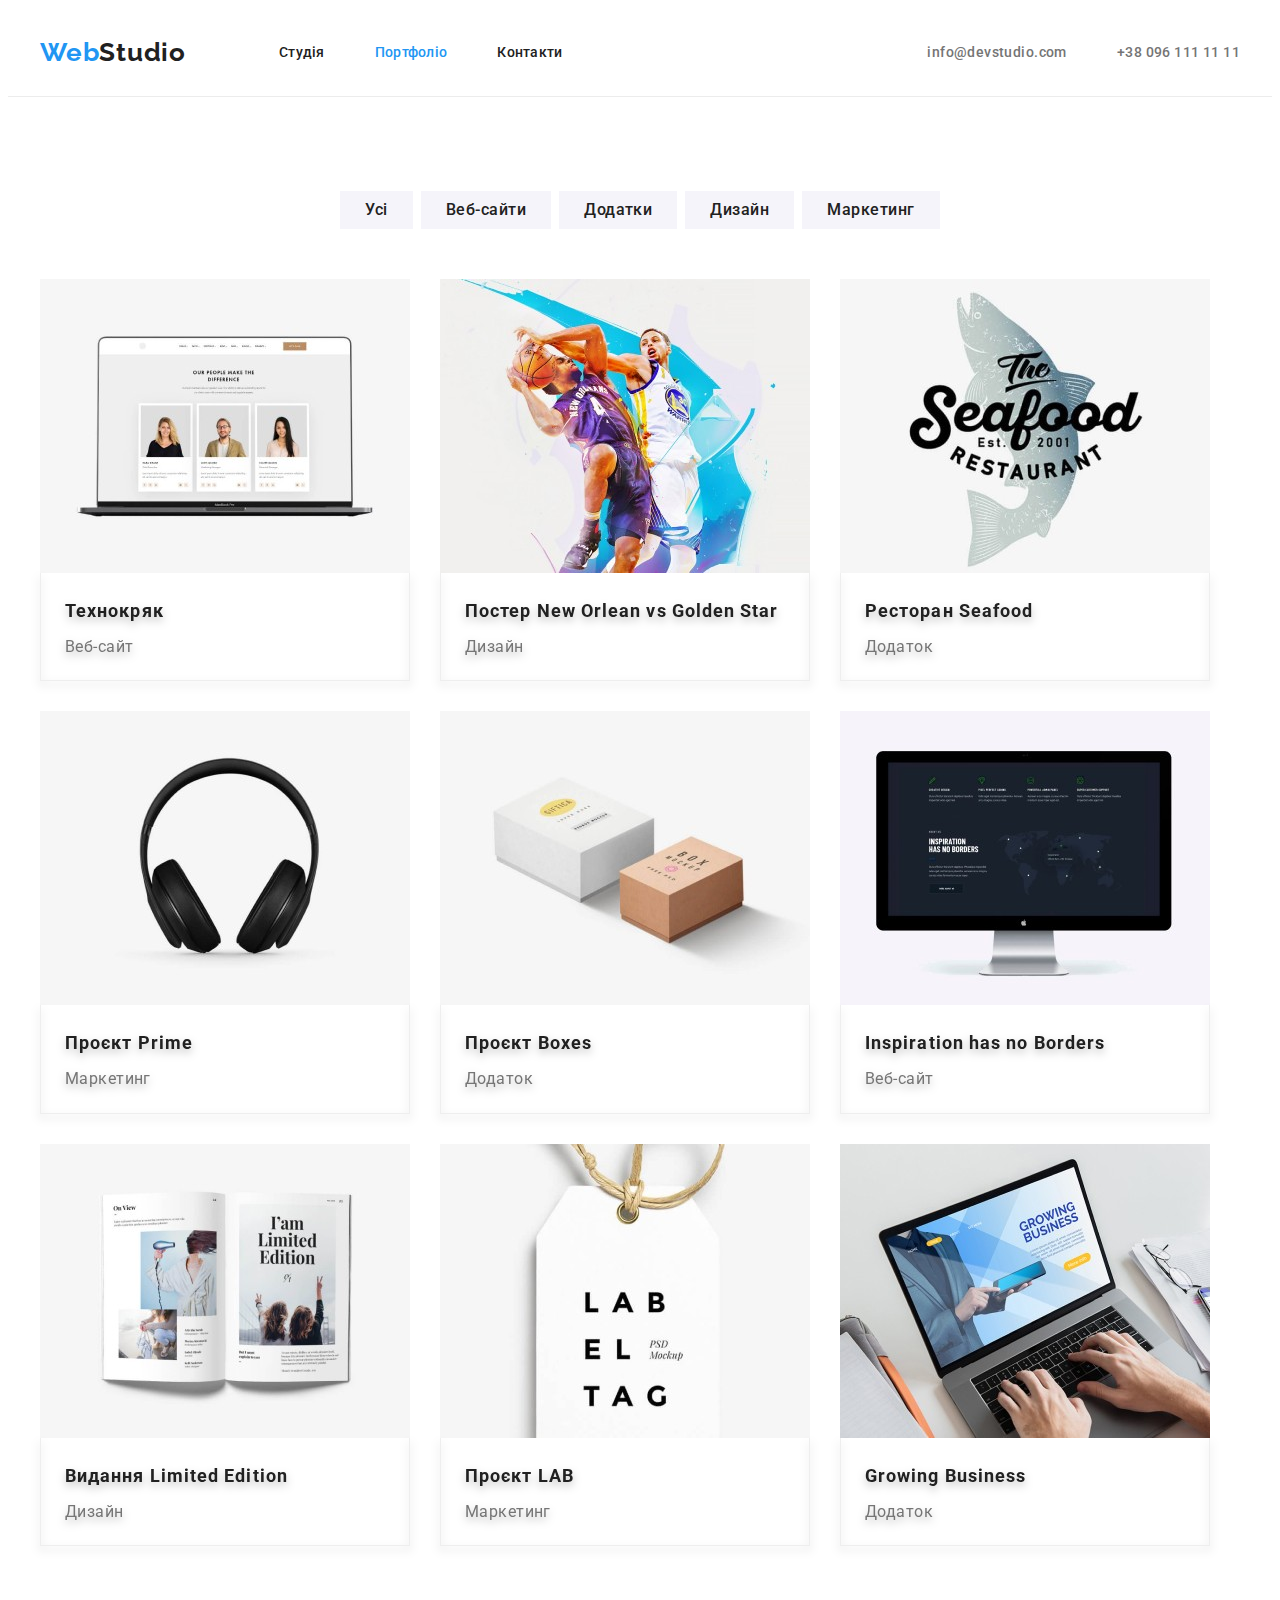
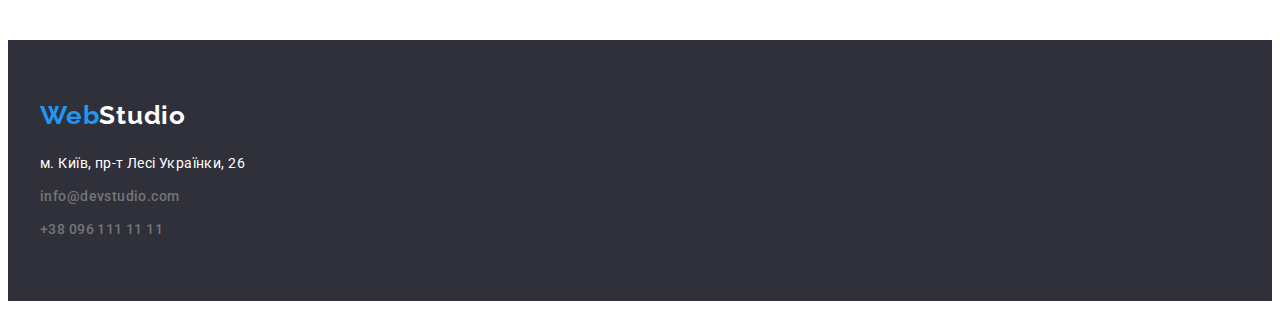
==== portfolio.html @ 9904280d "Initial commit" ====
<!DOCTYPE html>
<html lang="uk">
  <head>
    <meta charset="UTF-8" />
    <meta http-equiv="X-UA-Compatible" content="IE=edge" />
    <meta name="viewport" content="width=device-width, initial-scale=1.0" />
    <!-- Fonts -->
    <link rel="preconnect" href="https://fonts.googleapis.com" />
    <link rel="preconnect" href="https://fonts.gstatic.com" crossorigin />
    <link
      href="https://fonts.googleapis.com/css2?family=Raleway:wght@700&family=Roboto:wght@400;500;700;900&display=swap"
      rel="stylesheet"
    />
    <!-- Modern Normalize -->
    <link
      rel="stylesheet"
      href="https://cdnjs.cloudflare.com/ajax/libs/modern-normalize/1.1.0/modern-normalize.min.css"
      integrity="sha512-wpPYUAdjBVSE4KJnH1VR1HeZfpl1ub8YT/NKx4PuQ5NmX2tKuGu6U/JRp5y+Y8XG2tV+wKQpNHVUX03MfMFn9Q=="
      crossorigin="anonymous"
      referrerpolicy="no-referrer"
    />
    <!-- Custom styles -->
    <link rel="stylesheet" href="./styles/styles.css" />
    <title>WebStudio</title>
  </head>
  <body class="page">
    <!--header starts here-->
    <header class="header">
      <div class="container header-container">
        <nav class="main-nav">
          <a class="logo link header-link" href="./index.html"
            ><span class="logo-accent">Web</span>Studio</a
          >
          <ul class="list header-list">
            <li class="logo-list-item">
              <a class="nav-link link header-nav-link" href="./index.html"
                >Студія</a
              >
            </li>
            <li class="logo-list-item">
              <a
                class="nav-link link header-nav-link current"
                href="./portfolio.html"
                >Портфоліо</a
              >
            </li>
            <li class="logo-list-item">
              <a class="nav-link link header-nav-link" href="#">Контакти</a>
            </li>
          </ul>
        </nav>
        <ul class="list header-group">
          <li class="menu-link">
            <a
              class="nav-link link contact-link header-contact-link"
              href="mailto:info@devstudio.com"
              >info@devstudio.com</a
            >
          </li>
          <li class="menu-link">
            <a
              class="nav-link link contact-link header-contact-link"
              href="tel:+380961111111"
              >+38 096 111 11 11</a
            >
          </li>
        </ul>
      </div>
    </header>
    <!--main info starts here-->
    <main>
      <section class="section">
        <div class="container">
          <h1 class="hidden-elements">Приклади робіт</h1>
          <ul class="list btn-list">
            <li>
              <button class="portolio-nav-btn" type="button">Усі</button>
            </li>
            <li>
              <button class="portolio-nav-btn" type="button">Веб-сайти</button>
            </li>
            <li>
              <button class="portolio-nav-btn" type="button">Додатки</button>
            </li>
            <li>
              <button class="portolio-nav-btn" type="button">Дизайн</button>
            </li>
            <li>
              <button class="portolio-nav-btn" type="button">Маркетинг</button>
            </li>
          </ul>
          <ul class="list cards-list">
            <li class="portfolio-card">
              <a class="link" href=""
                ><img
                  src="./images/portfolio/techno-website.jpg"
                  alt="Фото Веб-сторінки"
                  width="370"
                />
                <div class="portfolio-card-container">
                  <h2 class="portfolio-title">Технокряк</h2>
                  <p class="portfolio-card-txt">Веб-сайт</p>
                </div>
              </a>
            </li>
            <li class="portfolio-card">
              <a class="link" href=""
                ><img
                  src="./images/portfolio/nba-poster-design.jpg"
                  alt="Фото баскетболістів"
                  width="370"
                />
                <div class="portfolio-card-container">
                  <h2 class="portfolio-title">
                    Постер New Orlean vs Golden Star
                  </h2>
                  <p class="portfolio-card-txt">Дизайн</p>
                </div>
              </a>
            </li>
            <li class="portfolio-card">
              <a class="link" href=""
                ><img
                  src="./images/portfolio/seafood-restaurant-design.jpg"
                  alt="Фото логотипу ресторану"
                  width="370"
                />
                <div class="portfolio-card-container">
                  <h2 class="portfolio-title">Ресторан Seafood</h2>
                  <p class="portfolio-card-txt">Додаток</p>
                </div>
              </a>
            </li>
            <li class="portfolio-card">
              <a class="link" href=""
                ><img
                  src="./images/portfolio/prime-project.jpg"
                  alt="Фото навушників"
                  width="370"
                />
                <div class="portfolio-card-container">
                  <h2 class="portfolio-title">Проєкт Prime</h2>
                  <p class="portfolio-card-txt">Маркетинг</p>
                </div>
              </a>
            </li>
            <li class="portfolio-card">
              <a class="link" href=""
                ><img
                  src="./images/portfolio/boxes-project.jpg"
                  alt="Фото логотипу, виглядає як коробки"
                  width="370"
                />
                <div class="portfolio-card-container">
                  <h2 class="portfolio-title">Проєкт Boxes</h2>
                  <p class="portfolio-card-txt">Додаток</p>
                </div>
              </a>
            </li>
            <li class="portfolio-card">
              <a class="link" href=""
                ><img
                  src="./images/portfolio/inspiration-website.jpg"
                  alt="Фото Веб-сторінки"
                  width="370"
                />
                <div class="portfolio-card-container">
                  <h2 class="portfolio-title">Inspiration has no Borders</h2>
                  <p class="portfolio-card-txt">Веб-сайт</p>
                </div>
              </a>
            </li>
            <li class="portfolio-card">
              <a class="link" href=""
                ><img
                  src="./images/portfolio/limited-design.jpg"
                  alt="Фото видання Limited Edition"
                  width="370"
                />
                <div class="portfolio-card-container">
                  <h2 class="portfolio-title">Видання Limited Edition</h2>
                  <p class="portfolio-card-txt">Дизайн</p>
                </div>
              </a>
            </li>
            <li class="portfolio-card">
              <a class="link" href=""
                ><img
                  src="./images/portfolio/lab-project.jpg"
                  alt="Фото логотипу проекту LAB"
                  width="370"
                />
                <div class="portfolio-card-container">
                  <h2 class="portfolio-title">Проєкт LAB</h2>
                  <p class="portfolio-card-txt">Маркетинг</p>
                </div>
              </a>
            </li>
            <li class="portfolio-card">
              <a class="link" href=""
                ><img
                  src="./images/portfolio/growingbusiness-app.jpg"
                  alt="Фото інтерфейсу додатку"
                  width="370"
                />
                <div class="portfolio-card-container">
                  <h2 class="portfolio-title">Growing Business</h2>
                  <p class="portfolio-card-txt">Додаток</p>
                </div>
              </a>
            </li>
          </ul>
        </div>
      </section>
    </main>
    <!--footer starts here-->
    <footer class="footer">
      <div class="container footer-container">
        <a class="logo logo-footer link" href="./index.html"
          ><span class="logo-accent">Web</span>Studio</a
        >
        <address class="address">
          <ul class="list footer-list">
            <li class="list-item address-map address-item">
              <a
                class="nav-link link"
                href="https://goo.gl/maps/6CXjgPpzPFPxWvc36"
                target="_blank"
                rel="noopener noreferrer"
                >м. Київ, пр-т Лесі Українки, 26</a
              >
            </li>
            <li class="list-item address-item">
              <a
                class="nav-link link contact-link"
                href="mailto:info@devstudio.com"
                >info@devstudio.com</a
              >
            </li>
            <li class="list-item address-item">
              <a class="nav-link link contact-link" href="tel:+380961111111"
                >+38 096 111 11 11</a
              >
            </li>
          </ul>
        </address>
      </div>
    </footer>
  </body>
</html>
---- styles/styles.css ----
:root {
  /* Fonts */
  --main-font: "Roboto", sans-serif;
  --secondary-font: "Raleway", sans-serif;

  /* Text colors */
  --main-txt-cl: #757575;
  --main-title-cl: #212121;
  --light-txt-cl: #ffffff99;
  --accent-txt-cl: #2196f3;
  --hero-txt-cl: #ffffff;

  /* Background colors */
  --accent-bg-cl: #2196f3;
  --main-bg-cl: #2f303a;
  --light-bg-cl: #f5f4fa;
  --card-bg-cl: #ffffff;

  /* Other */
}
/* Reset and General styles */
h1,
h2,
h3,
h4,
h5,
h6,
p {
  margin: 0;
}
img {
  display: block;
  max-width: 100%;
  height: auto;
}
.page {
  font-family: var(--main-font);
  color: var(--main-txt-cl);
  font-size: 14px;
  line-height: calc(24 / 14);
  letter-spacing: 0.03em;
}
.link {
  text-decoration: none;
  color: currentColor;
}
.list {
  list-style: none;
  margin: 0;
  padding: 0;
}
.section {
  padding-top: 94px;
  padding-bottom: 94px;
}
.container {
  width: 1200px;
  padding-left: 15px;
  padding-right: 15px;
  margin: 0 auto;
}
.hidden-elements {
  position: absolute;
  width: 1px;
  height: 1px;
  margin: -1px;
  border: 0;
  padding: 0;

  white-space: nowrap;
  clip-path: inset(100%);
  clip: rect(0 0 0 0);
  overflow: hidden;
}
/* Header */
.header {
  border-bottom: 1px solid #ececec;
}
.header-container {
  display: flex;
  align-items: center;
}
.main-nav {
  font-weight: 500;
  font-size: 14px;
  line-height: calc(16 / 14);
  letter-spacing: 0.02em;
  color: var(--main-title-cl);

  display: flex;
  align-items: center;
  margin-right: auto;
}
.header-link {
  margin-right: 93px;
}
.header-list {
  display: flex;
  align-items: center;
  gap: 50px;
}
.header-nav-link,
.header-contact-link {
  padding-top: 32px;
  padding-bottom: 32px;
  display: block;
}
.header-group {
  display: flex;
  align-items: center;
}
.menu-link:not(:last-child) {
  margin-right: 50px;
}
.contact-link {
  font-weight: 500;
}
.nav-link:hover,
.nav-link:focus {
  color: var(--accent-txt-cl);
}
.current {
  color: var(--accent-txt-cl);
}
.logo {
  font-family: "Raleway";
  font-weight: 700;
  font-size: 26px;
  line-height: calc(31 / 26);
  letter-spacing: 0.03em;
  color: var(--main-title-cl);
}
.logo-accent {
  color: var(--accent-txt-cl);
}
/* Main; Hero */
.hero {
  background-color: var(--main-bg-cl);
  color: var(--hero-txt-cl);
  padding-top: 200px;
  padding-bottom: 200px;
}
.hero-title {
  font-weight: 900;
  font-size: 44px;
  line-height: calc(60 / 44);
  text-align: center;
  letter-spacing: 0.06em;
  text-transform: uppercase;
  margin-bottom: 30px;
}
.hero-btn {
  font-family: inherit;
  font-weight: 700;
  font-size: 16px;
  line-height: calc(30 / 16);
  letter-spacing: 0.06em;
  cursor: pointer;
  background-color: var(--accent-txt-cl);
  color: currentColor;

  display: flex;
  margin: 0 auto;
  box-shadow: 0px 4px 4px rgba(0, 0, 0, 0.15);
  border: none;
  border-radius: 4px;
  padding: 10px 32px;
}
.hero-btn:hover,
.hero-btn:focus {
  background-color: #188ce8;
}
/* Benefits */
.benefits-list {
  display: flex;
  gap: 30px;
}
.benefits-title {
  font-weight: 700;
  font-size: 14px;
  line-height: calc(16 / 14);
  letter-spacing: 0.03em;
  text-transform: uppercase;
  color: var(--main-title-cl);
  margin-bottom: 10px;
}

/* Work */
.work {
  padding-top: 0;
}
.work-list {
  display: flex;
  justify-content: space-between;
}
.section-title {
  font-weight: 700;
  font-size: 36px;
  line-height: calc(42 / 36);
  text-align: center;
  letter-spacing: 0.03em;
  color: var(--main-title-cl);
  margin-bottom: 50px;
}

/* Out team */
.txt-card-container {
  padding-top: 30px;
  padding-bottom: 30px;
}
.team-list {
  display: flex;
  gap: 30px;
}
.team {
  background-color: var(--light-bg-cl);
}
.team-title {
  font-weight: 500;
  font-size: 16px;
  line-height: calc(19 / 16);
  text-align: center;
  letter-spacing: 0.03em;
  color: var(--main-title-cl);

  margin-bottom: 10px;
}
.team-text {
  font-size: 16px;
  line-height: calc(19 / 16);
  text-align: center;
  letter-spacing: 0.03em;
  color: var(--main-txt-cl);
}
.team-card {
  box-shadow: 0px 1px 3px rgba(0, 0, 0, 0.12), 0px 1px 1px rgba(0, 0, 0, 0.14),
    0px 2px 1px rgba(0, 0, 0, 0.2);
  border-radius: 0px 0px 4px 4px;
  background-color: var(--card-bg-cl);
}
/* Footer */
.footer {
  background-color: var(--main-bg-cl);
  padding-top: 60px;
  padding-bottom: 60px;
}
.logo-footer {
  color: var(--hero-txt-cl);
}
.address {
  font-style: normal;
  margin-top: 20px;
}
.address-item:not(:last-child) {
  margin-bottom: 9px;
}
.address-map {
  color: var(--hero-txt-cl);
}

/* Portfolio page */
.btn-list {
  display: flex;
  justify-content: center;
  gap: 8px;
  margin-bottom: 50px;
}
.cards-list {
  display: flex;
  flex-wrap: wrap;
  gap: 30px;
}
.portfolio-card-container {
  padding: 20px 24px;
  border-right: 1px solid #eeeeee;
  border-bottom: 1px solid #eeeeee;
  border-left: 1px solid #eeeeee;

  filter: drop-shadow(0px 4px 4px rgba(0, 0, 0, 0.25));
}
.portfolio-title {
  font-weight: 700;
  font-size: 18px;
  line-height: calc(36 / 18);
  letter-spacing: 0.06em;
  color: var(--main-title-cl);
  margin-bottom: 4px;
}
.portfolio-card-txt {
  font-size: 16px;
}
.portolio-nav-btn {
  font-family: inherit;
  font-weight: 500;
  font-size: 16px;
  line-height: calc(26 / 16);
  text-align: center;
  letter-spacing: 0.03em;
  border: none;
  padding: 6px 25px;

  background-color: var(--light-bg-cl);
  color: var(--main-title-cl);
  cursor: pointer;
}
.portolio-nav-btn:hover,
.portolio-nav-btn:focus {
  color: var(--hero-txt-cl);
  background-color: var(--accent-bg-cl);
  box-shadow: 0px 3px 1px rgba(0, 0, 0, 0.1), 0px 1px 2px rgba(0, 0, 0, 0.08),
    0px 2px 2px rgba(0, 0, 0, 0.12);
  border-radius: 4px;
}
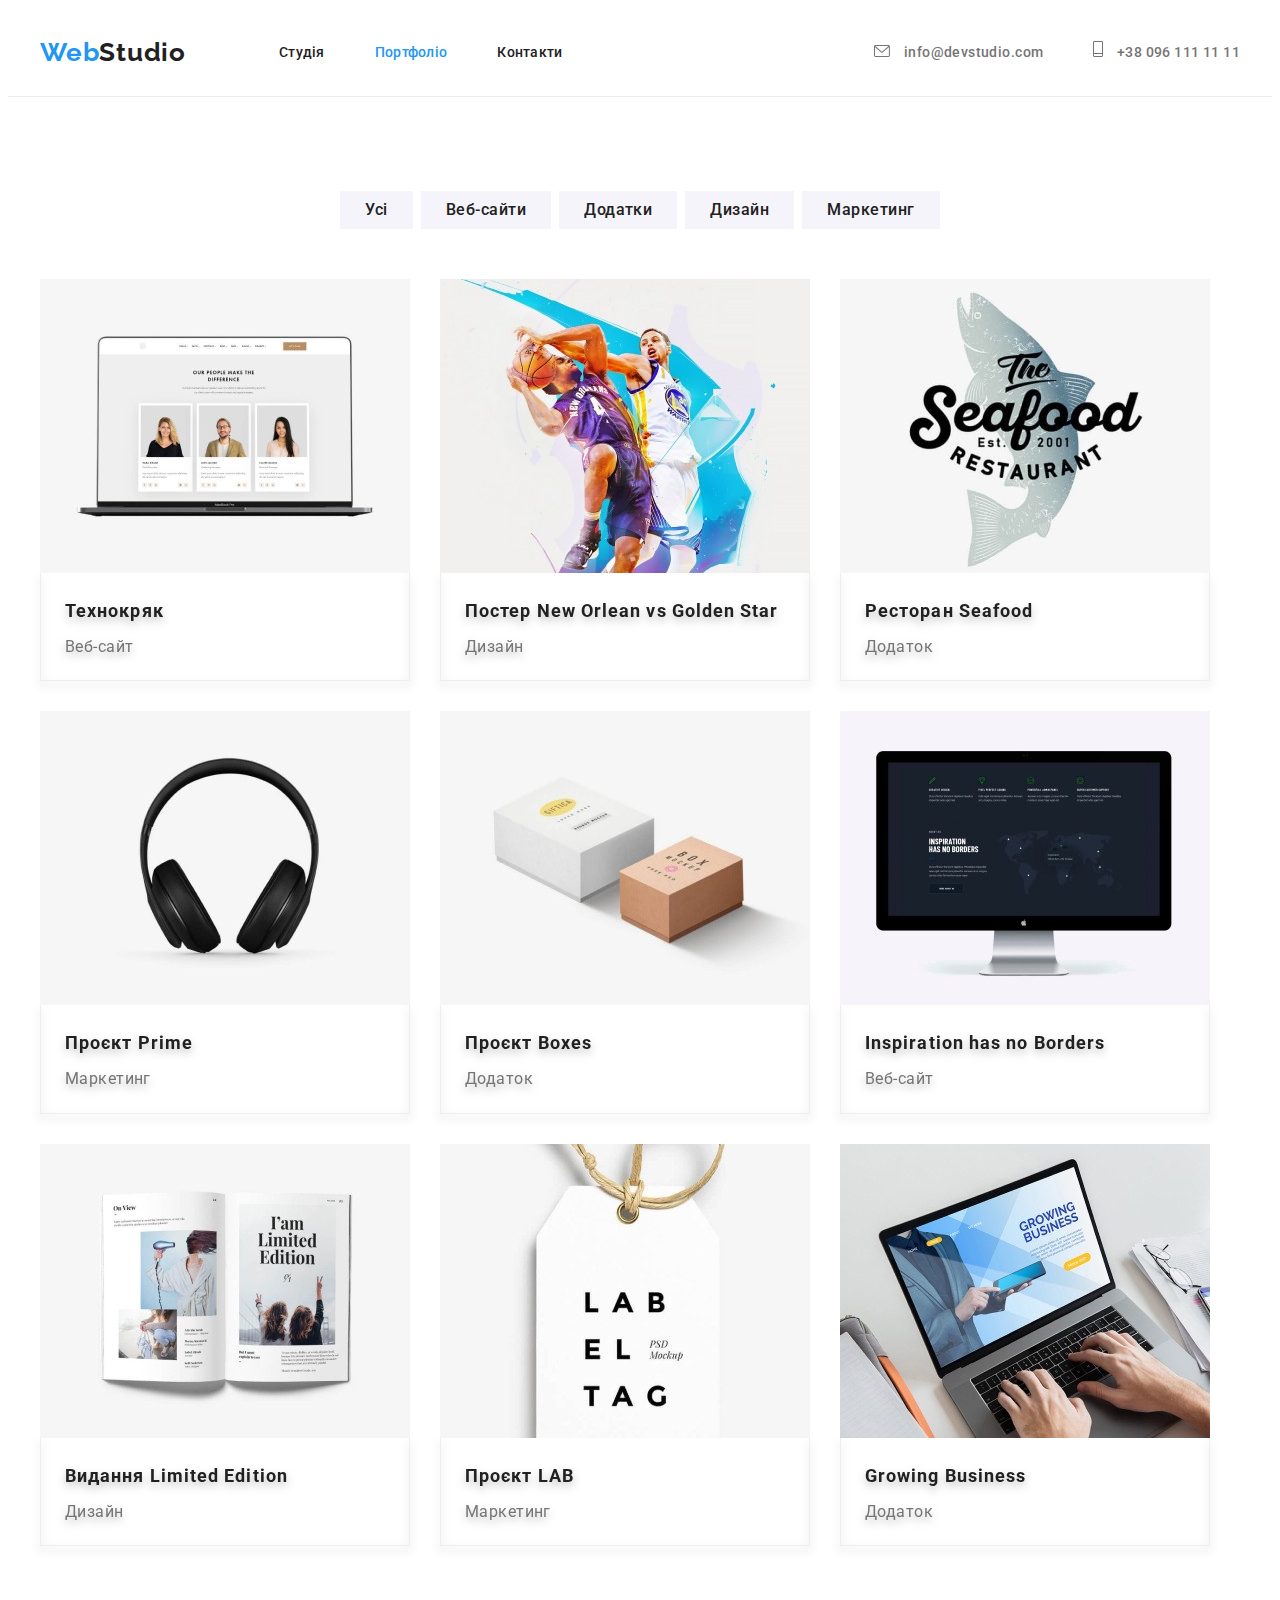
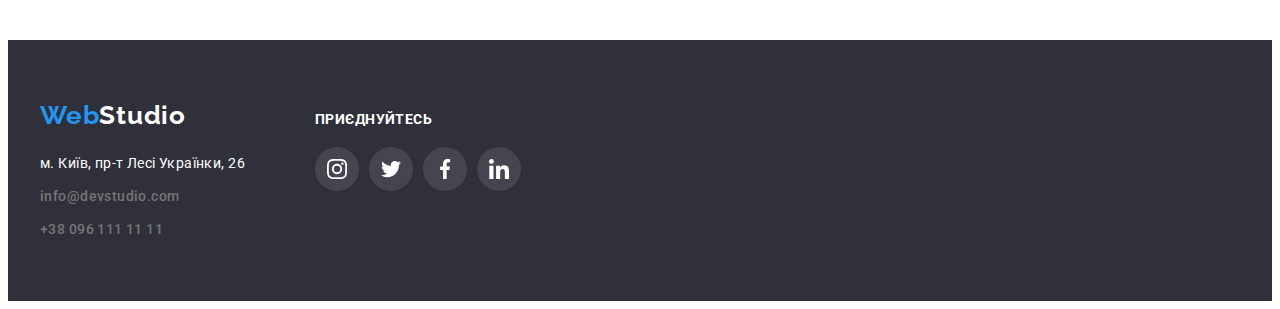
==== commit d09efbda: "Finished HW 4" ====
--- a/portfolio.html
+++ b/portfolio.html
@@ -54,14 +54,22 @@
             <a
               class="nav-link link contact-link header-contact-link"
               href="mailto:info@devstudio.com"
-              >info@devstudio.com</a
+            >
+              <svg class="icon-header" width="16px" height="12px">
+                <use href="./images/icons.svg#envelope"></use>
+              </svg>
+              info@devstudio.com</a
             >
           </li>
           <li class="menu-link">
             <a
               class="nav-link link contact-link header-contact-link"
               href="tel:+380961111111"
-              >+38 096 111 11 11</a
+            >
+              <svg class="icon-header" width="10px" height="16px">
+                <use href="./images/icons.svg#smartphone"></use>
+              </svg>
+              +38 096 111 11 11</a
             >
           </li>
         </ul>
@@ -215,35 +223,90 @@
     </main>
     <!--footer starts here-->
     <footer class="footer">
-      <div class="container footer-container">
-        <a class="logo logo-footer link" href="./index.html"
-          ><span class="logo-accent">Web</span>Studio</a
-        >
-        <address class="address">
-          <ul class="list footer-list">
-            <li class="list-item address-map address-item">
-              <a
-                class="nav-link link"
-                href="https://goo.gl/maps/6CXjgPpzPFPxWvc36"
+      <div class="general-footer-container container">
+        <div class="footer-container">
+          <a class="logo logo-footer link" href="./index.html"
+            ><span class="logo-accent">Web</span>Studio</a
+          >
+          <address class="address">
+            <ul class="list footer-list">
+              <li class="list-item address-map address-item">
+                <a
+                  class="nav-link link"
+                  href="https://goo.gl/maps/6CXjgPpzPFPxWvc36"
+                  target="_blank"
+                  rel="noopener noreferrer"
+                  >м. Київ, пр-т Лесі Українки, 26</a
+                >
+              </li>
+              <li class="list-item address-item">
+                <a
+                  class="nav-link link contact-link"
+                  href="mailto:info@devstudio.com"
+                  >info@devstudio.com</a
+                >
+              </li>
+              <li class="list-item address-item">
+                <a class="nav-link link contact-link" href="tel:+380961111111"
+                  >+38 096 111 11 11</a
+                >
+              </li>
+            </ul>
+          </address>
+        </div>
+        <div class="social-links-footer">
+          <p class="social-footer-title">Приєднуйтесь</p>
+          <ul class="social-footer-list list">
+            <li class="social-footer-icon">
+              <a
+                class="social-footer-link link"
+                href="https://www.instagram.com"
                 target="_blank"
-                rel="noopener noreferrer"
-                >м. Київ, пр-т Лесі Українки, 26</a
-              >
-            </li>
-            <li class="list-item address-item">
-              <a
-                class="nav-link link contact-link"
-                href="mailto:info@devstudio.com"
-                >info@devstudio.com</a
-              >
-            </li>
-            <li class="list-item address-item">
-              <a class="nav-link link contact-link" href="tel:+380961111111"
-                >+38 096 111 11 11</a
-              >
+                rel="noreferrer noopener"
+              >
+                <svg class="footer-icon" width="20px" height="20px">
+                  <use href="./images/icons.svg#instagram"></use>
+                </svg>
+              </a>
+            </li>
+            <li class="social-footer-icon">
+              <a
+                class="social-footer-link link"
+                href="https://www.twitter.com"
+                target="_blank"
+                rel="noreferrer noopener"
+              >
+                <svg class="footer-icon" width="20px" height="20px">
+                  <use href="./images/icons.svg#twitter"></use>
+                </svg>
+              </a>
+            </li>
+            <li class="social-footer-icon">
+              <a
+                class="social-footer-link link"
+                href="https://www.facebook.com"
+                target="_blank"
+                rel="noreferrer noopener"
+              >
+                <svg class="footer-icon" width="20px" height="20px">
+                  <use href="./images/icons.svg#facebook"></use>
+                </svg>
+              </a>
+            </li>
+            <li class="social-footer-icon">
+              <a
+                class="social-footer-link link"
+                href="https://www.linkedin.com"
+                target="_blank"
+                rel="noreferrer noopener"
+              >
+                <svg class="footer-icon" width="20px" height="20px">
+                  <use href="./images/icons.svg#linkedin"></use>
+                </svg>
+              </a>
             </li>
           </ul>
-        </address>
+        </div>
       </div>
     </footer>
   </body>
--- a/styles/styles.css
+++ b/styles/styles.css
@@ -133,12 +133,29 @@
 .logo-accent {
   color: var(--accent-txt-cl);
 }
+.icon-header {
+  fill: currentColor;
+  margin-right: 10px;
+}
+
 /* Main; Hero */
 .hero {
   background-color: var(--main-bg-cl);
   color: var(--hero-txt-cl);
   padding-top: 200px;
   padding-bottom: 200px;
+
+  background-image: linear-gradient(
+      to right,
+      rgba(47, 48, 58, 0.4),
+      rgba(47, 48, 58, 0.4)
+    ),
+    url(../images/background-images/main-bg.jpg);
+  background-size: cover;
+  background-repeat: no-repeat;
+  max-width: 1600px;
+  margin-left: auto;
+  margin-right: auto;
 }
 .hero-title {
   font-weight: 900;
@@ -184,7 +201,16 @@
   color: var(--main-title-cl);
   margin-bottom: 10px;
 }
-
+.benefits-icon-container {
+  height: 120px;
+  border-radius: 4px;
+  margin-bottom: 30px;
+  background-color: #f5f4fa;
+
+  display: flex;
+  justify-content: center;
+  align-items: center;
+}
 /* Work */
 .work {
   padding-top: 0;
@@ -231,6 +257,8 @@
   text-align: center;
   letter-spacing: 0.03em;
   color: var(--main-txt-cl);
+
+  margin-bottom: 16px;
 }
 .team-card {
   box-shadow: 0px 1px 3px rgba(0, 0, 0, 0.12), 0px 1px 1px rgba(0, 0, 0, 0.14),
@@ -238,12 +266,111 @@
   border-radius: 0px 0px 4px 4px;
   background-color: var(--card-bg-cl);
 }
+/* Social links */
+.social-links-list {
+  display: flex;
+  justify-content: center;
+  align-items: center;
+  gap: 10px;
+}
+.social-link {
+  display: flex;
+  justify-content: center;
+  align-items: center;
+  width: 44px;
+  height: 44px;
+  background-color: transparent;
+  border-radius: 50%;
+  fill: #afb1b8;
+}
+.social-link:hover,
+.social-link:focus {
+  background-color: var(--accent-txt-cl);
+  fill: var(--hero-txt-cl);
+}
+.social-link-icon {
+  width: 20px;
+  height: 20px;
+}
+.social-link-icon:hover,
+.social-link-icon:focus {
+  fill: var(--hero-txt-cl);
+}
+
+/* Our clients */
+.clients {
+  padding-top: 94px;
+  padding-bottom: 94px;
+}
+.clients-list {
+  display: flex;
+  justify-content: center;
+  gap: 30px;
+}
+.clients-link {
+  display: flex;
+  justify-content: center;
+  align-items: center;
+
+  width: 170px;
+  height: 92px;
+  border-radius: 4px;
+  border: 1px solid #afb1b8;
+  fill: #afb1b8;
+}
+.clients-link:hover,
+.clients-link:focus {
+  fill: #2196f3;
+  border: 1px solid #2196f3;
+}
+
 /* Footer */
 .footer {
   background-color: var(--main-bg-cl);
   padding-top: 60px;
   padding-bottom: 60px;
 }
+.general-footer-container {
+  display: flex;
+  align-items: baseline;
+  gap: 70px;
+}
+.social-links-footer {
+  display: block;
+  width: 206px;
+}
+.social-footer-icon {
+  display: flex;
+  justify-content: center;
+  align-items: center;
+
+  width: 44px;
+  height: 44px;
+  background-color: rgba(255, 255, 255, 0.1);
+  border-radius: 50%;
+}
+.social-footer-icon:hover,
+.social-footer-icon:focus {
+  background-color: #2196f3;
+}
+.social-footer-list {
+  display: flex;
+  justify-content: space-between;
+  cursor: pointer;
+}
+.social-footer-title {
+  font-weight: 700;
+  font-size: 14px;
+  line-height: 16px;
+  letter-spacing: 0.03em;
+  text-transform: uppercase;
+  color: var(--hero-txt-cl);
+  margin-bottom: 20px;
+}
+.footer-icon {
+  display: block;
+  fill: var(--hero-txt-cl);
+}
 .logo-footer {
   color: var(--hero-txt-cl);
 }
@@ -277,6 +404,11 @@
   border-left: 1px solid #eeeeee;
 
   filter: drop-shadow(0px 4px 4px rgba(0, 0, 0, 0.25));
+}
+.portfolio-card:hover,
+.portfolio-card:focus {
+  box-shadow: 0px 1px 1px rgba(0, 0, 0, 0.12), 0px 4px 4px rgba(0, 0, 0, 0.06),
+    1px 4px 6px rgba(0, 0, 0, 0.16);
 }
 .portfolio-title {
   font-weight: 700;
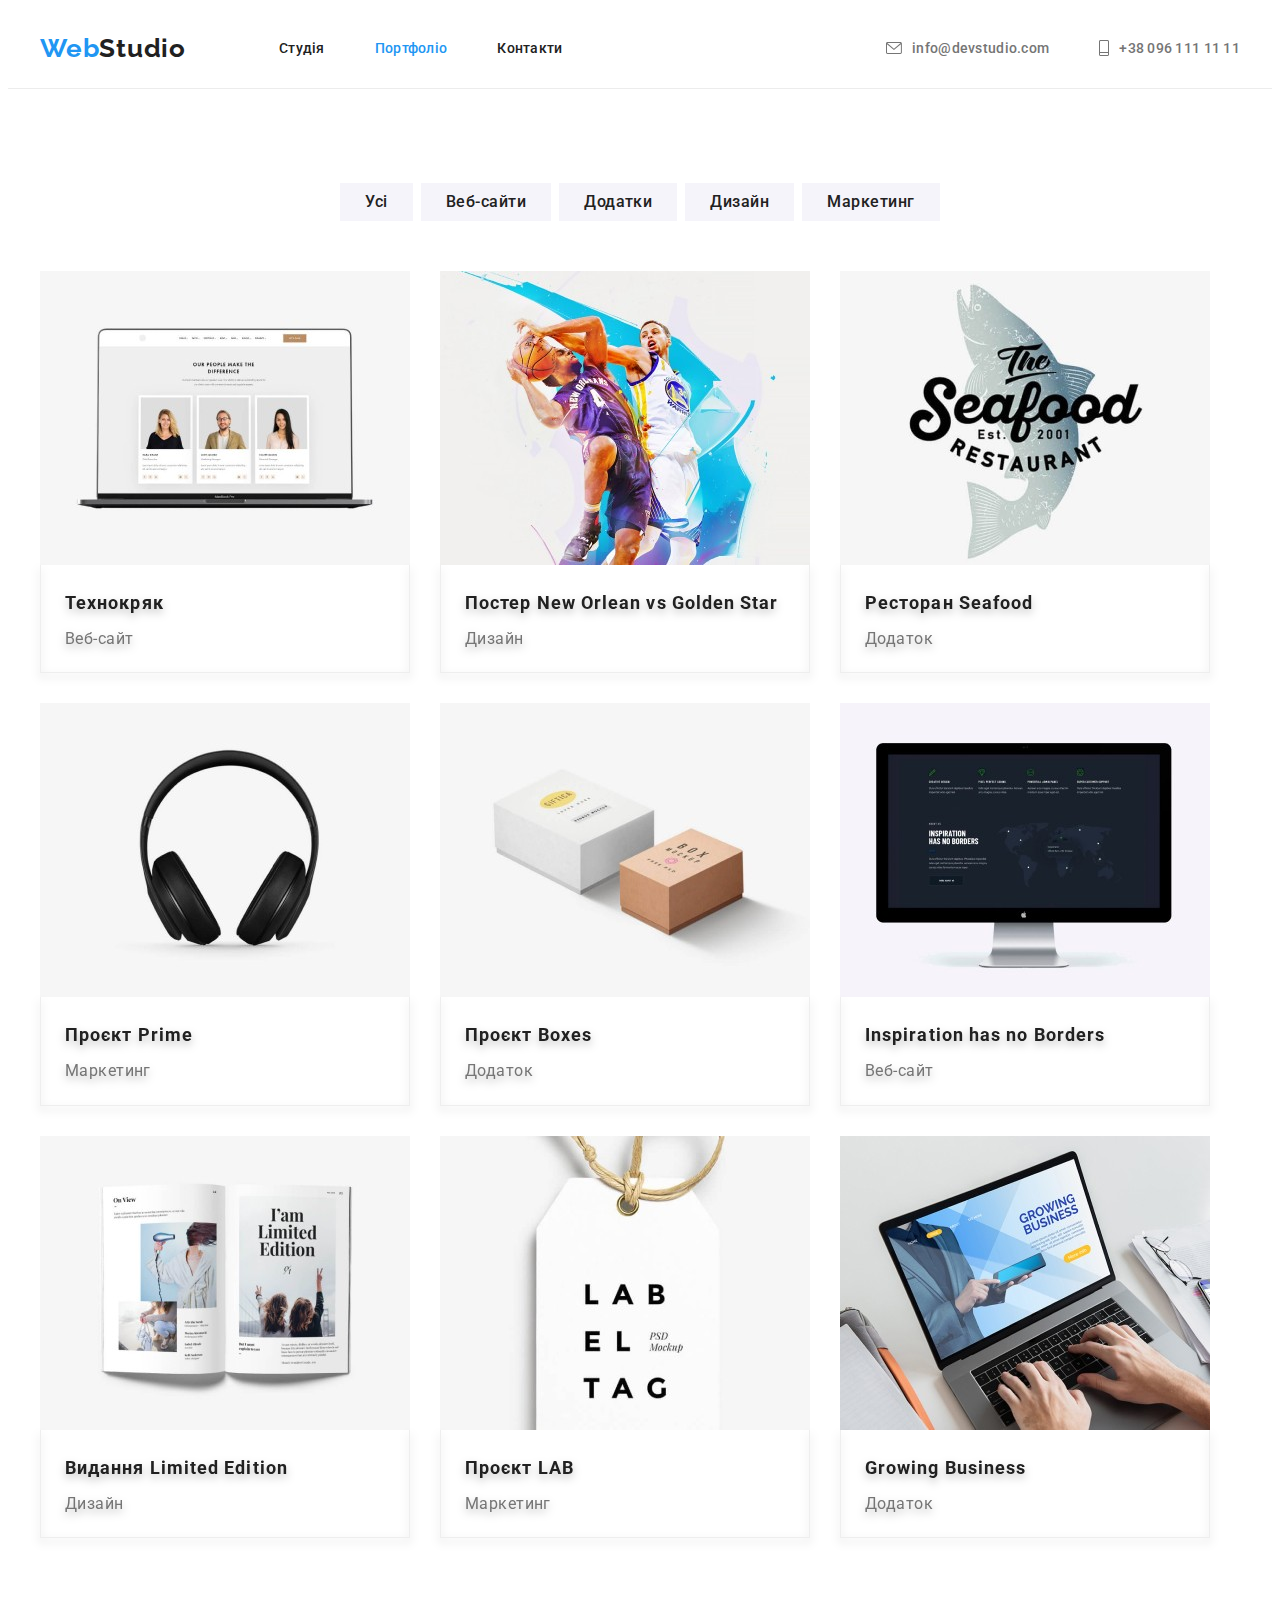
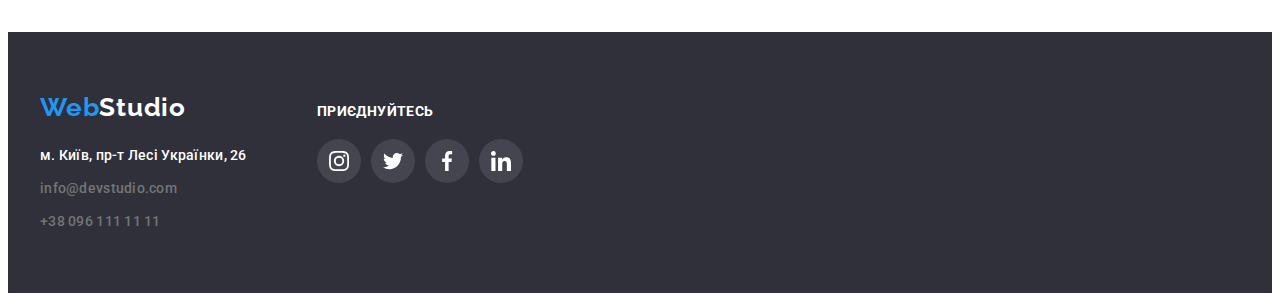
==== commit fb24d531: "Сделал исправления после проверки Ментором" ====
--- a/portfolio.html
+++ b/portfolio.html
@@ -99,7 +99,7 @@
           </ul>
           <ul class="list cards-list">
             <li class="portfolio-card">
-              <a class="link" href=""
+              <a class="portfolio-link link" href=""
                 ><img
                   src="./images/portfolio/techno-website.jpg"
                   alt="Фото Веб-сторінки"
@@ -112,7 +112,7 @@
               </a>
             </li>
             <li class="portfolio-card">
-              <a class="link" href=""
+              <a class="portfolio-link link" href=""
                 ><img
                   src="./images/portfolio/nba-poster-design.jpg"
                   alt="Фото баскетболістів"
@@ -127,7 +127,7 @@
               </a>
             </li>
             <li class="portfolio-card">
-              <a class="link" href=""
+              <a class="portfolio-link link" href=""
                 ><img
                   src="./images/portfolio/seafood-restaurant-design.jpg"
                   alt="Фото логотипу ресторану"
@@ -140,7 +140,7 @@
               </a>
             </li>
             <li class="portfolio-card">
-              <a class="link" href=""
+              <a class="portfolio-link link" href=""
                 ><img
                   src="./images/portfolio/prime-project.jpg"
                   alt="Фото навушників"
@@ -153,7 +153,7 @@
               </a>
             </li>
             <li class="portfolio-card">
-              <a class="link" href=""
+              <a class="portfolio-link link" href=""
                 ><img
                   src="./images/portfolio/boxes-project.jpg"
                   alt="Фото логотипу, виглядає як коробки"
@@ -166,7 +166,7 @@
               </a>
             </li>
             <li class="portfolio-card">
-              <a class="link" href=""
+              <a class="portfolio-link link" href=""
                 ><img
                   src="./images/portfolio/inspiration-website.jpg"
                   alt="Фото Веб-сторінки"
@@ -179,7 +179,7 @@
               </a>
             </li>
             <li class="portfolio-card">
-              <a class="link" href=""
+              <a class="portfolio-link link" href=""
                 ><img
                   src="./images/portfolio/limited-design.jpg"
                   alt="Фото видання Limited Edition"
@@ -192,7 +192,7 @@
               </a>
             </li>
             <li class="portfolio-card">
-              <a class="link" href=""
+              <a class="portfolio-link link" href=""
                 ><img
                   src="./images/portfolio/lab-project.jpg"
                   alt="Фото логотипу проекту LAB"
@@ -205,7 +205,7 @@
               </a>
             </li>
             <li class="portfolio-card">
-              <a class="link" href=""
+              <a class="portfolio-link link" href=""
                 ><img
                   src="./images/portfolio/growingbusiness-app.jpg"
                   alt="Фото інтерфейсу додатку"
--- a/styles/styles.css
+++ b/styles/styles.css
@@ -105,6 +105,10 @@
   padding-bottom: 32px;
   display: block;
 }
+.header-contact-link {
+  display: flex;
+  align-items: center;
+}
 .header-group {
   display: flex;
   align-items: center;
@@ -115,6 +119,14 @@
 .contact-link {
   font-weight: 500;
 }
+.nav-link {
+  font-style: normal;
+  font-weight: 500;
+  font-size: 14px;
+  line-height: calc(16 / 14);
+  letter-spacing: 0.02em;
+}
+
 .nav-link:hover,
 .nav-link:focus {
   color: var(--accent-txt-cl);
@@ -153,6 +165,7 @@
     url(../images/background-images/main-bg.jpg);
   background-size: cover;
   background-repeat: no-repeat;
+  background-position: center;
   max-width: 1600px;
   margin-left: auto;
   margin-right: auto;
@@ -323,6 +336,10 @@
   fill: #2196f3;
   border: 1px solid #2196f3;
 }
+.client-icon {
+  width: 106px;
+  height: 60px;
+}
 
 /* Footer */
 .footer {
@@ -339,7 +356,7 @@
   display: block;
   width: 206px;
 }
-.social-footer-icon {
+.social-footer-link {
   display: flex;
   justify-content: center;
   align-items: center;
@@ -349,10 +366,12 @@
   background-color: rgba(255, 255, 255, 0.1);
   border-radius: 50%;
 }
-.social-footer-icon:hover,
-.social-footer-icon:focus {
+.social-footer-link:hover,
+.social-footer-link:focus {
   background-color: #2196f3;
-}
+  border-radius: 50%;
+}
+
 .social-footer-list {
   display: flex;
   justify-content: space-between;
@@ -405,8 +424,11 @@
 
   filter: drop-shadow(0px 4px 4px rgba(0, 0, 0, 0.25));
 }
-.portfolio-card:hover,
-.portfolio-card:focus {
+.portfolio-link {
+  display: block;
+}
+.portfolio-link:hover,
+.portfolio-link:focus {
   box-shadow: 0px 1px 1px rgba(0, 0, 0, 0.12), 0px 4px 4px rgba(0, 0, 0, 0.06),
     1px 4px 6px rgba(0, 0, 0, 0.16);
 }
